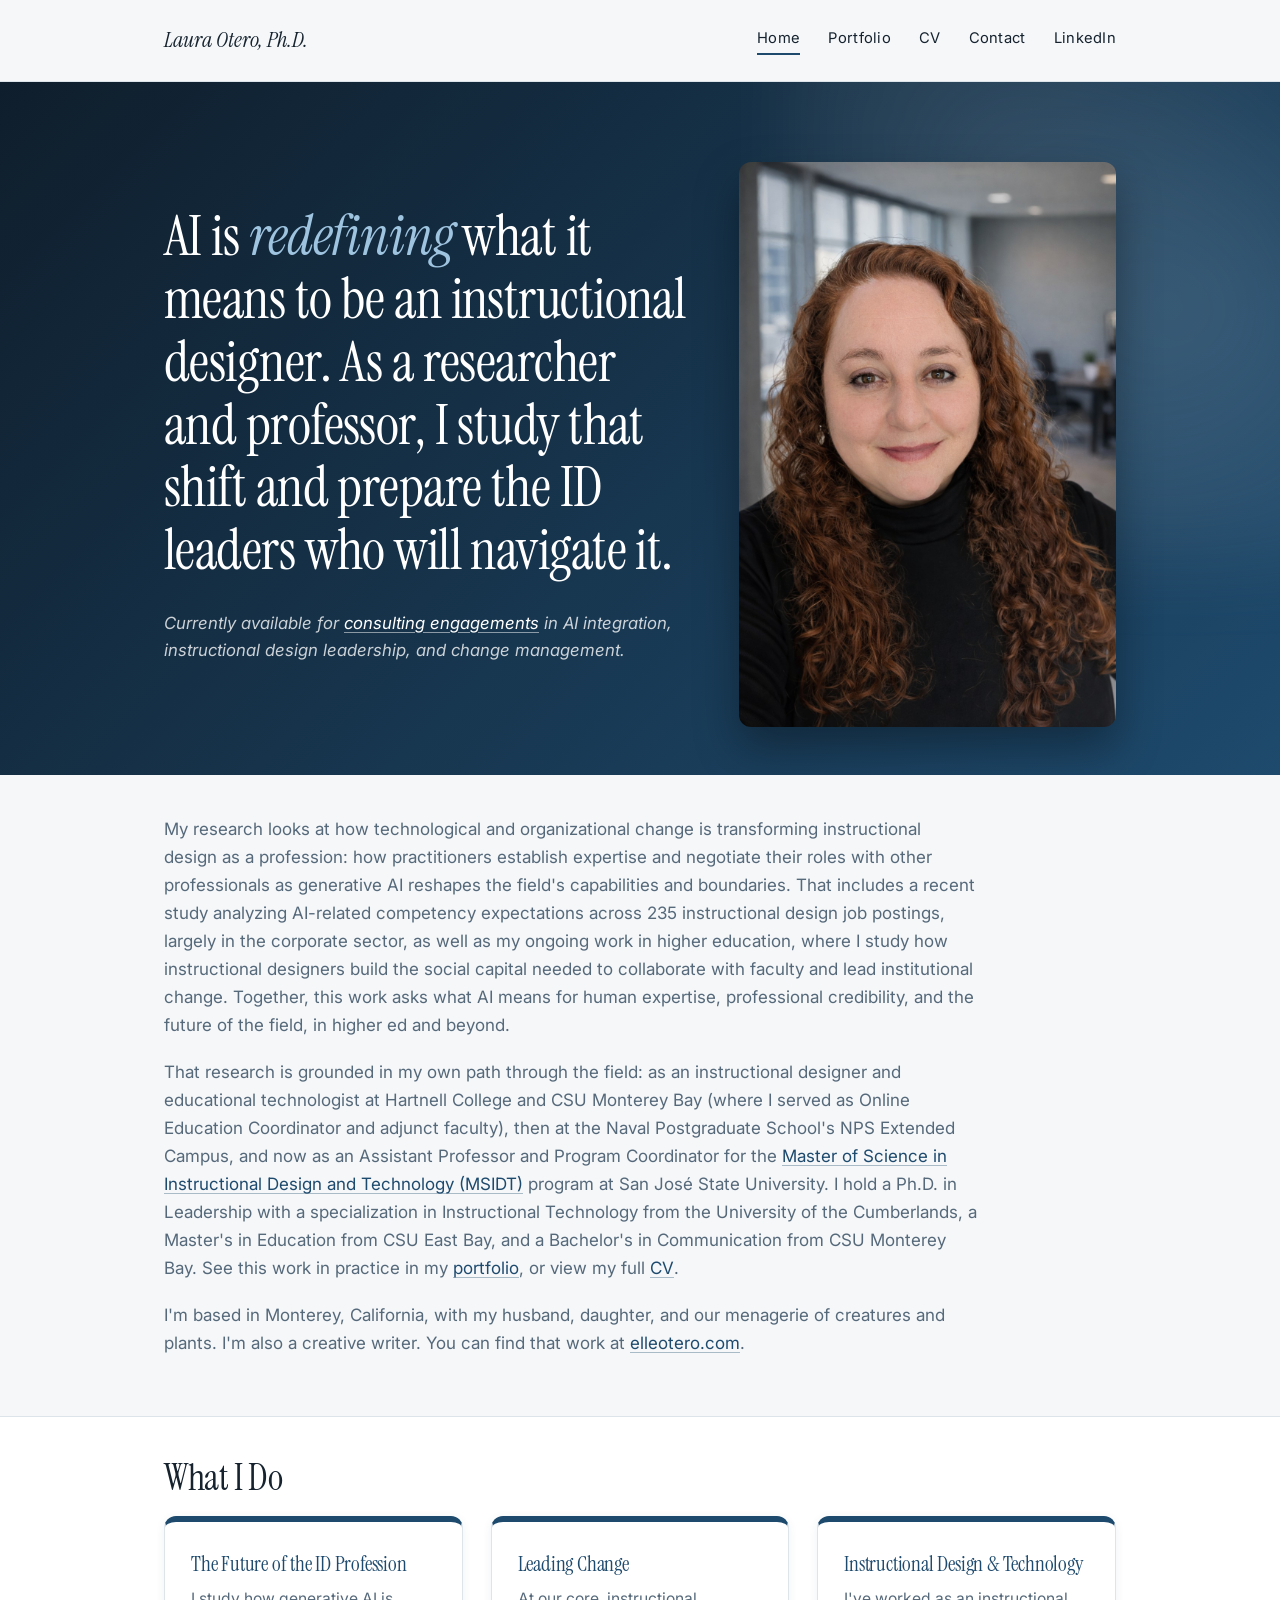
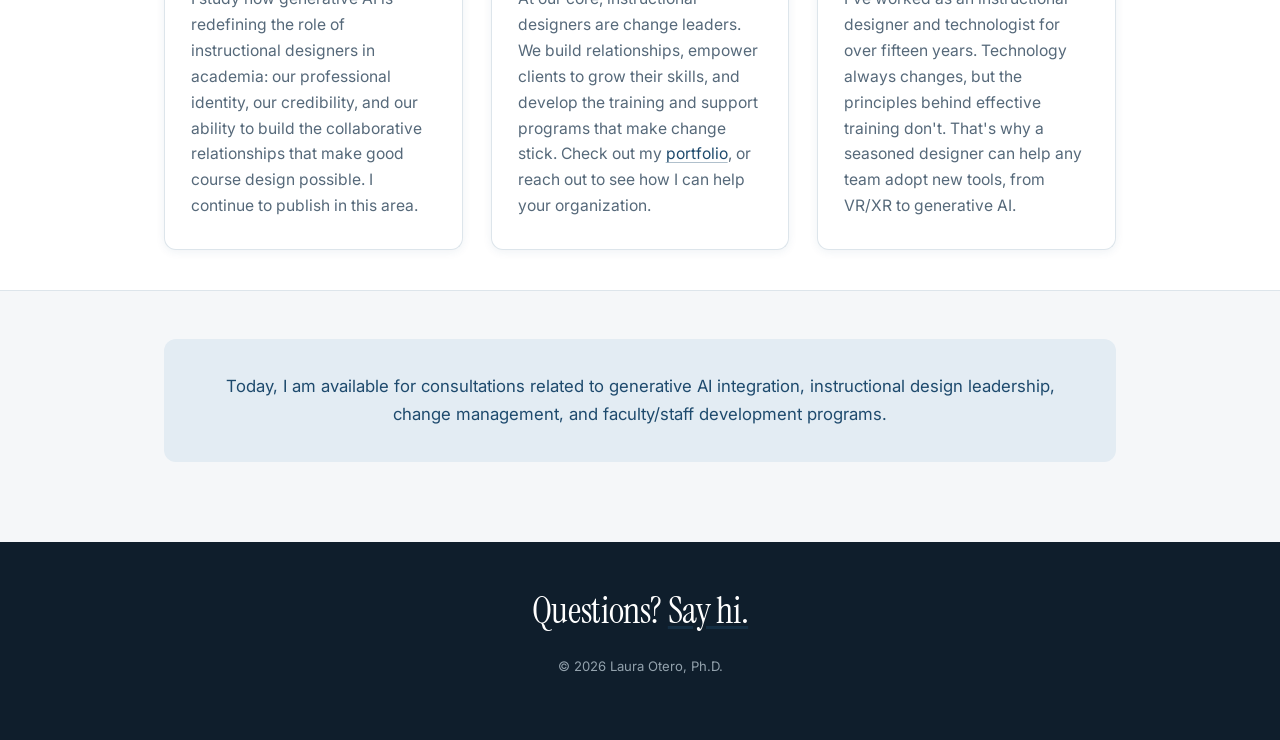
==== index.html @ 7ec06a8a "Update research paragraph to reflect job-posting study and broader professional framing" ====
<!DOCTYPE html>
<html lang="en">
<head>
<meta charset="UTF-8">
<meta name="viewport" content="width=device-width, initial-scale=1.0">
<title>Laura Otero, Ph.D. | Instructional Design, AI & Leading Change in Higher Ed</title>
<meta name="description" content="Laura Otero, Ph.D. researches how generative AI is reshaping the professional identity of instructional designers in academia, drawing on her experience as an instructional designer and technologist, and now as an Assistant Professor at San José State University.">
<link rel="preconnect" href="https://fonts.googleapis.com">
<link rel="preconnect" href="https://fonts.gstatic.com" crossorigin>
<link href="https://fonts.googleapis.com/css2?family=Instrument+Serif:ital@0;1&family=Inter:wght@400;500;600;700&display=swap" rel="stylesheet">
<link rel="stylesheet" href="assets/style.css">
</head>
<body>

<a class="skip-link" href="#main-content">Skip to main content</a>

<header class="site-header">
  <div class="header-inner">
    <a class="brand" href="/">Laura Otero, Ph.D.</a>
    <button class="nav-toggle" aria-label="Toggle navigation" aria-expanded="false" aria-controls="main-nav" onclick="const n=document.getElementById('main-nav'); const open=n.classList.toggle('open'); this.setAttribute('aria-expanded', open);">&#9776;</button>
    <nav class="main-nav" id="main-nav">
      <a href="/" class="active">Home</a>
      <a href="portfolio.html">Portfolio</a>
      <a href="https://docs.google.com/document/d/1YFHhqkYdsZtw4tTYMUC6xlFDsok747qag2UU-plNzZY/edit" target="_blank" rel="noopener">CV<span class="visually-hidden"> (opens in new tab)</span></a>
      <a href="contact.html">Contact</a>
      <a class="icon-link" href="https://www.linkedin.com/in/lauralarkotero/" target="_blank" rel="noopener">LinkedIn<span class="visually-hidden"> (opens in new tab)</span></a>
    </nav>
  </div>
</header>

<main id="main-content">

<section class="hero home-hero">
  <div class="container hero-grid">
    <div>
      <h1>AI is <em>redefining</em> what it means to be an instructional designer. As a researcher and professor, I study that shift and prepare the ID leaders who will navigate it.</h1>
      <p class="available-note">Currently available for <a href="contact.html">consulting engagements</a> in AI integration, instructional design leadership, and change management.</p>
    </div>
    <div class="hero-photo">
      <img src="assets/laura-otero-headshot.jpg" alt="Laura Otero photo">
    </div>
  </div>
</section>

<section class="bio">
  <div class="container">
    <p>My research looks at how technological and organizational change is transforming instructional design as a profession: how practitioners establish expertise and negotiate their roles with other professionals as generative AI reshapes the field's capabilities and boundaries. That includes a recent study analyzing AI-related competency expectations across 235 instructional design job postings, largely in the corporate sector, as well as my ongoing work in higher education, where I study how instructional designers build the social capital needed to collaborate with faculty and lead institutional change. Together, this work asks what AI means for human expertise, professional credibility, and the future of the field, in higher ed and beyond.</p>
    <p>That research is grounded in my own path through the field: as an instructional designer and educational technologist at Hartnell College and CSU Monterey Bay (where I served as Online Education Coordinator and adjunct faculty), then at the Naval Postgraduate School's NPS Extended Campus, and now as an Assistant Professor and Program Coordinator for the <a href="https://ischool.sjsu.edu/master-science-instructional-design-and-technology" target="_blank" rel="noopener">Master of Science in Instructional Design and Technology (MSIDT)<span class="visually-hidden"> (opens in new tab)</span></a> program at San José State University. I hold a Ph.D. in Leadership with a specialization in Instructional Technology from the University of the Cumberlands, a Master's in Education from CSU East Bay, and a Bachelor's in Communication from CSU Monterey Bay. See this work in practice in my <a href="portfolio.html">portfolio</a>, or view my full <a href="https://docs.google.com/document/d/1YFHhqkYdsZtw4tTYMUC6xlFDsok747qag2UU-plNzZY/edit" target="_blank" rel="noopener">CV<span class="visually-hidden"> (opens in new tab)</span></a>.</p>
    <p>I'm based in Monterey, California, with my husband, daughter, and our menagerie of creatures and plants. I'm also a creative writer. You can find that work at <a href="https://www.elleotero.com/" target="_blank" rel="noopener">elleotero.com<span class="visually-hidden"> (opens in new tab)</span></a>.</p>
  </div>
</section>

<section class="tinted">
  <div class="container">
    <h2>What I Do</h2>
    <div class="pillars">
      <div class="pillar">
        <h3>The Future of the ID Profession</h3>
        <p>I study how generative AI is redefining the role of instructional designers in academia: our professional identity, our credibility, and our ability to build the collaborative relationships that make good course design possible. I continue to publish in this area.</p>
      </div>
      <div class="pillar">
        <h3>Leading Change</h3>
        <p>At our core, instructional designers are change leaders. We build relationships, empower clients to grow their skills, and develop the training and support programs that make change stick. Check out my <a href="portfolio.html">portfolio</a>, or reach out to see how I can help your organization.</p>
      </div>
      <div class="pillar">
        <h3>Instructional Design &amp; Technology</h3>
        <p>I've worked as an instructional designer and technologist for over fifteen years. Technology always changes, but the principles behind effective training don't. That's why a seasoned designer can help any team adopt new tools, from VR/XR to generative AI.</p>
      </div>
    </div>
  </div>
</section>

<section>
  <div class="container">
    <div class="closing-note">
      <p>Today, I am available for consultations related to generative AI integration, instructional design leadership, change management, and faculty/staff development programs.</p>
    </div>
  </div>
</section>

</main>

<footer class="site-footer">
  <div class="container">
    <h2>Questions? <a href="mailto:laura.lark.otero@gmail.com">Say hi.</a></h2>
    <p class="fine-print">&copy; <span id="year"></span> Laura Otero, Ph.D.</p>
  </div>
</footer>

<script>document.getElementById('year').textContent = new Date().getFullYear();</script>
</body>
</html>
---- assets/style.css ----
/* ---------------------------------------------------------
   Laura Otero, Ph.D. — site styles
   --------------------------------------------------------- */

:root {
  --bg: #f5f7f9;
  --surface: #ffffff;
  --ink: #16232f;
  --ink-soft: #56697a;
  --accent: #1e4a6d;
  --accent-soft: #e3ecf3;
  --slate: #3f6c86;
  --slate-soft: #eaf1f3;
  --navy-deep: #0f1e2c;
  --border: #dde5eb;
  --radius: 12px;
  --max: 1000px;
}

* { box-sizing: border-box; }

html { scroll-behavior: smooth; }

body {
  margin: 0;
  background: var(--bg);
  color: var(--ink);
  font-family: 'Inter', -apple-system, BlinkMacSystemFont, 'Segoe UI', sans-serif;
  font-size: 17px;
  line-height: 1.65;
  -webkit-font-smoothing: antialiased;
}

h1, h2, h3, h4 {
  font-family: 'Instrument Serif', Georgia, 'Times New Roman', serif;
  font-weight: 400;
  color: var(--ink);
  line-height: 1.12;
  letter-spacing: -0.01em;
  margin: 0 0 0.5em;
}

h1 { font-size: clamp(2.3rem, 5vw, 3.5rem); }
h2 { font-size: clamp(1.7rem, 3.4vw, 2.3rem); }
h3 { font-size: 1.3rem; }

em, .accent-italic { font-style: italic; color: var(--accent); }

p { margin: 0 0 1.1em; }

a { color: var(--accent); text-decoration-color: rgba(30,74,109,0.35); text-underline-offset: 3px; }
a:hover { text-decoration-color: var(--accent); }

.container {
  max-width: var(--max);
  margin: 0 auto;
  padding: 0 24px;
}

/* ---------- Accessibility utilities ---------- */

.visually-hidden {
  position: absolute;
  width: 1px;
  height: 1px;
  padding: 0;
  margin: -1px;
  overflow: hidden;
  clip: rect(0, 0, 0, 0);
  white-space: nowrap;
  border: 0;
}

.skip-link {
  position: absolute;
  top: -48px;
  left: 0;
  background: var(--accent);
  color: #fff;
  padding: 12px 20px;
  z-index: 200;
  border-radius: 0 0 8px 0;
  text-decoration: none;
  font-size: 0.92rem;
  transition: top 0.15s ease;
}

.skip-link:focus {
  top: 0;
}

a:focus-visible,
button:focus-visible,
summary:focus-visible {
  outline: 3px solid var(--accent);
  outline-offset: 2px;
  border-radius: 2px;
}

.home-hero a:focus-visible,
footer.site-footer a:focus-visible {
  outline-color: #9fc4e0;
}

@media (prefers-reduced-motion: reduce) {
  html { scroll-behavior: auto; }
  *, *::before, *::after {
    animation-duration: 0.01ms !important;
    animation-iteration-count: 1 !important;
    transition-duration: 0.01ms !important;
    scroll-behavior: auto !important;
  }
}

/* ---------- Header ---------- */

header.site-header {
  border-bottom: 1px solid var(--border);
  background: rgba(245,247,249,0.92);
  backdrop-filter: blur(6px);
  position: sticky;
  top: 0;
  z-index: 50;
}

.header-inner {
  display: flex;
  align-items: center;
  justify-content: space-between;
  padding: 22px 24px;
  max-width: var(--max);
  margin: 0 auto;
}

.brand {
  font-family: 'Instrument Serif', Georgia, serif;
  font-style: italic;
  font-size: 1.4rem;
  font-weight: 400;
  color: var(--ink);
  text-decoration: none;
}

nav.main-nav {
  display: flex;
  align-items: center;
  gap: 28px;
}

nav.main-nav a {
  color: var(--ink);
  text-decoration: none;
  font-size: 0.92rem;
  letter-spacing: 0.02em;
  padding-bottom: 2px;
  border-bottom: 2px solid transparent;
}

nav.main-nav a:hover,
nav.main-nav a.active {
  border-bottom-color: var(--accent);
}

nav.main-nav .icon-link {
  display: inline-flex;
  align-items: center;
}

.nav-toggle {
  display: none;
  background: none;
  border: none;
  font-size: 1.5rem;
  cursor: pointer;
  color: var(--ink);
}

@media (max-width: 640px) {
  nav.main-nav {
    position: absolute;
    top: 100%;
    left: 0;
    right: 0;
    flex-direction: column;
    align-items: flex-start;
    gap: 0;
    background: var(--bg);
    border-bottom: 1px solid var(--border);
    display: none;
  }
  nav.main-nav.open { display: flex; }
  nav.main-nav a {
    width: 100%;
    padding: 14px 24px;
    border-bottom: 1px solid var(--border);
  }
  .nav-toggle { display: block; }
}

/* ---------- Hero ---------- */

.hero {
  padding: 80px 0 48px;
  position: relative;
  overflow: hidden;
}

.hero::before {
  content: '';
  position: absolute;
  top: -20%;
  right: -10%;
  width: 620px;
  height: 620px;
  background:
    radial-gradient(circle at 30% 30%, rgba(63,108,134,0.22), transparent 60%),
    radial-gradient(circle at 70% 60%, rgba(30,74,109,0.16), transparent 60%),
    radial-gradient(circle at 50% 80%, rgba(150,170,180,0.18), transparent 60%);
  filter: blur(40px);
  z-index: 0;
  pointer-events: none;
}

.hero-grid {
  display: grid;
  grid-template-columns: 1.4fr 1fr;
  gap: 48px;
  align-items: center;
  position: relative;
  z-index: 1;
}

@media (max-width: 780px) {
  .hero-grid { grid-template-columns: 1fr; }
  .hero-photo { order: -1; max-width: 260px; margin: 0 auto; }
}

.hero-photo img {
  width: 100%;
  border-radius: var(--radius);
  display: block;
  box-shadow: 0 20px 44px rgba(15,30,44,0.14);
}

.available-note {
  font-style: italic;
  color: var(--ink-soft);
  font-size: 1.05rem;
}

/* ---------- Home hero: navy treatment ---------- */

.home-hero {
  background: linear-gradient(135deg, var(--navy-deep) 0%, var(--accent) 100%);
}

.home-hero::before {
  background:
    radial-gradient(circle at 30% 30%, rgba(255,255,255,0.10), transparent 60%),
    radial-gradient(circle at 70% 60%, rgba(159,196,224,0.16), transparent 60%),
    radial-gradient(circle at 50% 80%, rgba(255,255,255,0.06), transparent 60%);
}

.home-hero h1 { color: #fff; }

.home-hero em, .home-hero .accent-italic { color: #9fc4e0; }

.home-hero .available-note { color: rgba(255,255,255,0.78); }

.home-hero .available-note a { color: #fff; text-decoration-color: rgba(255,255,255,0.5); }

.home-hero .available-note a:hover { text-decoration-color: #fff; }

.home-hero .hero-photo img { box-shadow: 0 20px 44px rgba(0,0,0,0.35); }

/* ---------- Sections ---------- */

section { padding: 40px 0; }

section.tinted {
  background: var(--surface);
  border-top: 1px solid var(--border);
  border-bottom: 1px solid var(--border);
}

.bio p { color: var(--ink-soft); max-width: 74ch; }

.pillars {
  display: grid;
  grid-template-columns: repeat(3, 1fr);
  gap: 28px;
}

@media (max-width: 780px) {
  .pillars { grid-template-columns: 1fr; }
}

.pillar {
  background: var(--surface);
  border: 1px solid var(--border);
  border-top: 6px solid var(--accent);
  border-radius: var(--radius);
  padding: 30px 26px;
  box-shadow: 0 2px 10px rgba(30,74,109,0.07);
  transition: transform 0.18s ease, box-shadow 0.18s ease;
}

.pillar:hover {
  transform: translateY(-3px);
  box-shadow: 0 12px 26px rgba(30,74,109,0.2);
}

.pillar h3 { color: var(--accent); }

.pillar p { color: var(--ink-soft); margin-bottom: 0; font-size: 0.98rem; }

.closing-note {
  background: var(--accent-soft);
  border-radius: var(--radius);
  padding: 34px;
  text-align: center;
  margin-top: 8px;
}

.closing-note p { margin: 0; color: var(--accent); font-size: 1.05rem; }

/* ---------- Buttons ---------- */

.btn {
  display: inline-block;
  padding: 12px 26px;
  background: var(--accent);
  color: #fff;
  border-radius: 999px;
  text-decoration: none;
  font-size: 0.95rem;
  letter-spacing: 0.02em;
  transition: opacity 0.15s ease;
}

.btn:hover { opacity: 0.85; text-decoration: none; }

.btn.secondary {
  background: transparent;
  color: var(--ink);
  border: 1px solid var(--border);
}

/* ---------- Portfolio: featured videos ---------- */

.video-grid {
  display: grid;
  grid-template-columns: repeat(2, 1fr);
  gap: 28px;
}

@media (max-width: 780px) {
  .video-grid { grid-template-columns: 1fr; }
}

.video-card {
  background: var(--surface);
  border: 1px solid var(--border);
  border-top: 6px solid var(--accent);
  border-radius: var(--radius);
  overflow: hidden;
  box-shadow: 0 2px 10px rgba(30,74,109,0.07);
  transition: transform 0.18s ease, box-shadow 0.18s ease;
}

.video-card:hover {
  transform: translateY(-3px);
  box-shadow: 0 12px 26px rgba(30,74,109,0.2);
}

.video-embed {
  position: relative;
  padding-bottom: 56.25%;
  height: 0;
  background: #101b26;
}

.video-embed iframe {
  position: absolute;
  top: 0; left: 0; width: 100%; height: 100%;
  border: 0;
}

.video-embed.placeholder {
  display: flex;
  align-items: center;
  justify-content: center;
  color: #cfcfcf;
  font-size: 0.9rem;
  text-align: center;
  padding: 20px;
}

.lesson-embed {
  position: relative;
  height: 520px;
  background: #101b26;
}

.lesson-embed iframe {
  width: 100%;
  height: 100%;
  border: 0;
}

@media (max-width: 780px) {
  .lesson-embed { height: 420px; }
}

.video-card-body { padding: 18px 20px; }

.video-card-body h3 { font-size: 1.15rem; margin-bottom: 6px; }

.video-card-body p { color: var(--ink-soft); font-size: 0.92rem; margin-bottom: 0; }

.tag {
  display: inline-block;
  font-size: 0.78rem;
  font-weight: 600;
  color: #fff;
  background: var(--accent);
  padding: 4px 12px;
  border-radius: 999px;
  margin-bottom: 10px;
  letter-spacing: 0.01em;
}

/* ---------- Portfolio: category groups ---------- */

.category-group { margin-bottom: 44px; }

.category-group h2 {
  border-bottom: 3px solid var(--accent);
  display: inline-block;
  padding-bottom: 6px;
  margin-bottom: 24px;
}

.project-item {
  border: 1px solid var(--border);
  border-left: 6px solid var(--accent);
  border-radius: var(--radius);
  background: var(--surface);
  margin-bottom: 14px;
  overflow: hidden;
  transition: box-shadow 0.18s ease;
}

.project-item summary {
  cursor: pointer;
  list-style: none;
  padding: 17px 20px;
  font-family: 'Instrument Serif', Georgia, serif;
  font-size: 1.2rem;
  font-weight: 400;
  display: flex;
  align-items: center;
  justify-content: space-between;
  transition: background 0.15s ease;
}

.project-item summary:hover {
  background: var(--accent-soft);
}

.project-item summary::-webkit-details-marker { display: none; }

.project-item summary::after {
  content: '+';
  font-size: 1.4rem;
  color: var(--accent);
  font-family: sans-serif;
  font-weight: 400;
  margin-left: 12px;
}

.project-item[open] summary::after { content: '\2212'; }

.project-body {
  padding: 0 22px 22px;
  color: var(--ink-soft);
}

.project-body p { margin-bottom: 0.9em; }

.project-body strong { color: var(--ink); }

.simple-list {
  list-style: none;
  margin: 0;
  padding: 0;
}

.simple-list li {
  display: flex;
  flex-wrap: wrap;
  align-items: baseline;
  justify-content: space-between;
  gap: 6px 16px;
  padding: 16px 14px;
  margin: 0 -14px;
  border-bottom: 1px solid var(--border);
  border-left: 4px solid var(--accent-soft);
  border-radius: 6px;
  transition: background 0.15s ease, border-left-color 0.15s ease;
}

.simple-list li:hover {
  background: var(--accent-soft);
  border-left-color: var(--accent);
}

.simple-list li:last-child { border-bottom: none; }

.simple-list a {
  font-family: 'Instrument Serif', Georgia, serif;
  font-size: 1.1rem;
}

.simple-list .venue {
  display: inline-block;
  color: var(--accent);
  background: var(--accent-soft);
  font-size: 0.8rem;
  font-weight: 600;
  white-space: nowrap;
  padding: 3px 11px;
  border-radius: 999px;
}

/* ---------- Contact ---------- */

.contact-card {
  background: var(--surface);
  border: 1px solid var(--border);
  border-radius: var(--radius);
  padding: 44px;
  text-align: center;
  box-shadow: 0 2px 10px rgba(15,30,44,0.04);
}

.contact-card .btn { margin: 8px; }

/* ---------- Footer ---------- */

footer.site-footer {
  background: var(--navy-deep);
  color: #c3ccd3;
  padding: 48px 0;
  text-align: center;
  margin-top: 40px;
}

footer.site-footer h2 { color: #fff; }

footer.site-footer a { color: #fff; }

footer.site-footer .fine-print {
  margin-top: 24px;
  font-size: 0.82rem;
  color: #93a2ad;
}
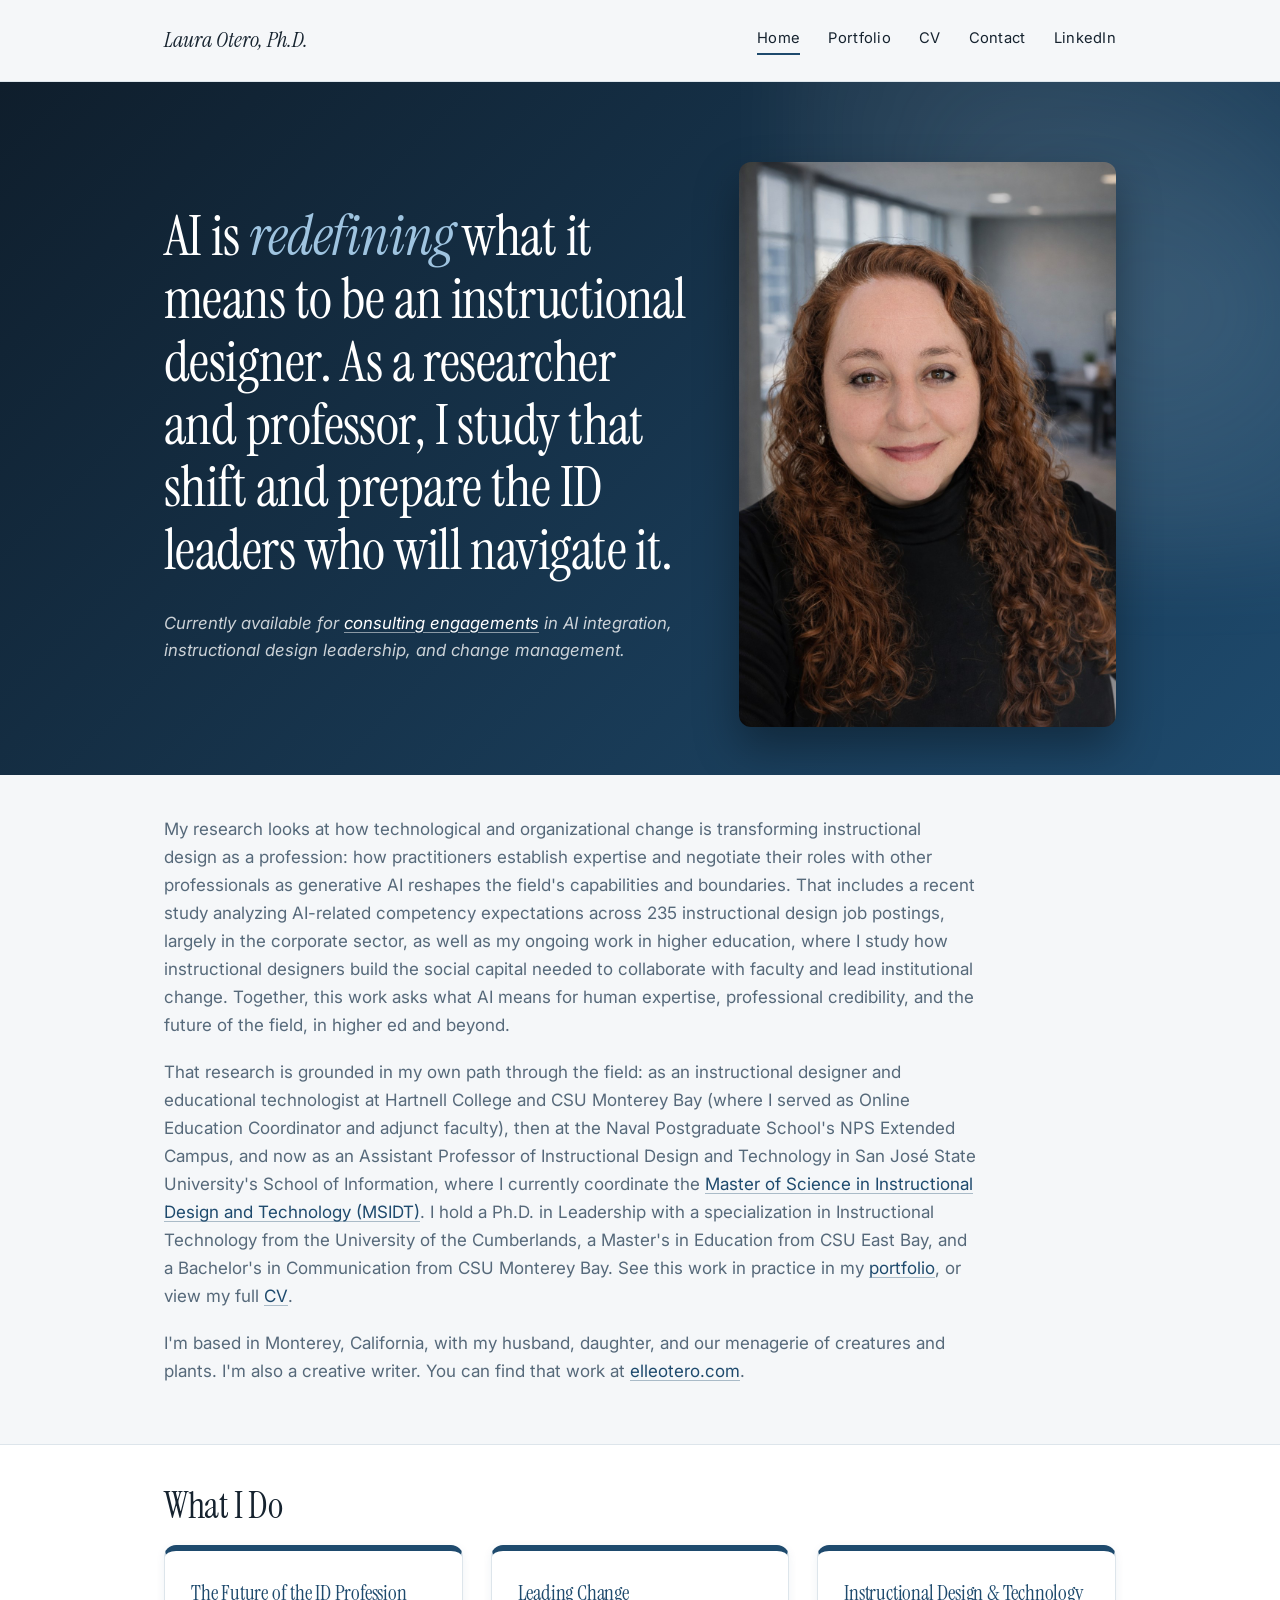
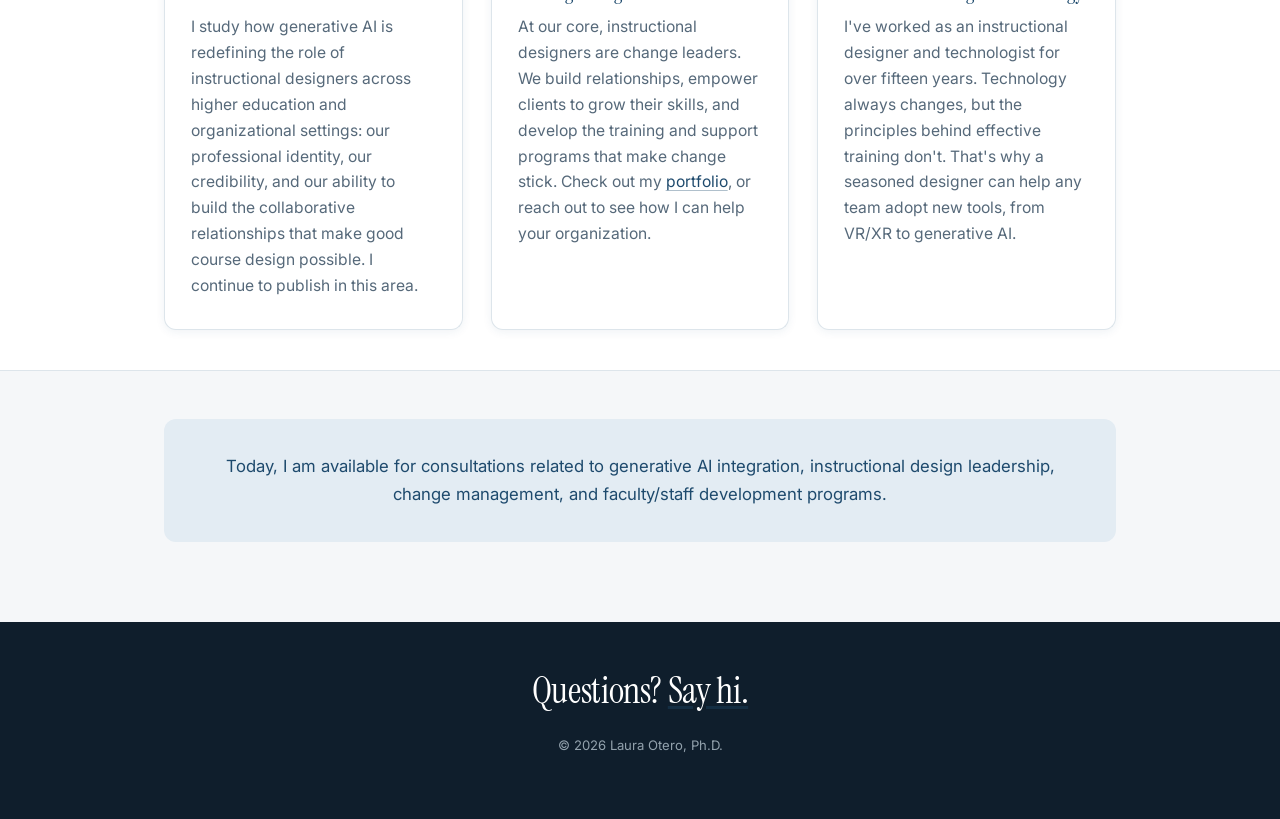
==== commit a20124b1: "Broaden faculty title framing on homepage and portfolio" ====
--- a/index.html
+++ b/index.html
@@ -4,7 +4,7 @@
 <meta charset="UTF-8">
 <meta name="viewport" content="width=device-width, initial-scale=1.0">
 <title>Laura Otero, Ph.D. | Instructional Design, AI & Leading Change in Higher Ed</title>
-<meta name="description" content="Laura Otero, Ph.D. researches how generative AI is reshaping the professional identity of instructional designers in academia, drawing on her experience as an instructional designer and technologist, and now as an Assistant Professor at San José State University.">
+<meta name="description" content="Laura Otero, Ph.D. researches how generative AI is reshaping the professional identity of instructional designers across higher education and organizational settings, drawing on her experience as an instructional designer and technologist, and now as an Assistant Professor at San José State University.">
 <link rel="preconnect" href="https://fonts.googleapis.com">
 <link rel="preconnect" href="https://fonts.gstatic.com" crossorigin>
 <link href="https://fonts.googleapis.com/css2?family=Instrument+Serif:ital@0;1&family=Inter:wght@400;500;600;700&display=swap" rel="stylesheet">
@@ -21,7 +21,7 @@
     <nav class="main-nav" id="main-nav">
       <a href="/" class="active">Home</a>
       <a href="portfolio.html">Portfolio</a>
-      <a href="https://docs.google.com/document/d/1YFHhqkYdsZtw4tTYMUC6xlFDsok747qag2UU-plNzZY/edit" target="_blank" rel="noopener">CV<span class="visually-hidden"> (opens in new tab)</span></a>
+      <a href="assets/laura-otero-cv.pdf" target="_blank" rel="noopener">CV<span class="visually-hidden"> (opens in new tab)</span></a>
       <a href="contact.html">Contact</a>
       <a class="icon-link" href="https://www.linkedin.com/in/lauralarkotero/" target="_blank" rel="noopener">LinkedIn<span class="visually-hidden"> (opens in new tab)</span></a>
     </nav>
@@ -45,7 +45,7 @@
 <section class="bio">
   <div class="container">
     <p>My research looks at how technological and organizational change is transforming instructional design as a profession: how practitioners establish expertise and negotiate their roles with other professionals as generative AI reshapes the field's capabilities and boundaries. That includes a recent study analyzing AI-related competency expectations across 235 instructional design job postings, largely in the corporate sector, as well as my ongoing work in higher education, where I study how instructional designers build the social capital needed to collaborate with faculty and lead institutional change. Together, this work asks what AI means for human expertise, professional credibility, and the future of the field, in higher ed and beyond.</p>
-    <p>That research is grounded in my own path through the field: as an instructional designer and educational technologist at Hartnell College and CSU Monterey Bay (where I served as Online Education Coordinator and adjunct faculty), then at the Naval Postgraduate School's NPS Extended Campus, and now as an Assistant Professor and Program Coordinator for the <a href="https://ischool.sjsu.edu/master-science-instructional-design-and-technology" target="_blank" rel="noopener">Master of Science in Instructional Design and Technology (MSIDT)<span class="visually-hidden"> (opens in new tab)</span></a> program at San José State University. I hold a Ph.D. in Leadership with a specialization in Instructional Technology from the University of the Cumberlands, a Master's in Education from CSU East Bay, and a Bachelor's in Communication from CSU Monterey Bay. See this work in practice in my <a href="portfolio.html">portfolio</a>, or view my full <a href="https://docs.google.com/document/d/1YFHhqkYdsZtw4tTYMUC6xlFDsok747qag2UU-plNzZY/edit" target="_blank" rel="noopener">CV<span class="visually-hidden"> (opens in new tab)</span></a>.</p>
+    <p>That research is grounded in my own path through the field: as an instructional designer and educational technologist at Hartnell College and CSU Monterey Bay (where I served as Online Education Coordinator and adjunct faculty), then at the Naval Postgraduate School's NPS Extended Campus, and now as an Assistant Professor of Instructional Design and Technology in San José State University's School of Information, where I currently coordinate the <a href="https://ischool.sjsu.edu/master-science-instructional-design-and-technology" target="_blank" rel="noopener">Master of Science in Instructional Design and Technology (MSIDT)<span class="visually-hidden"> (opens in new tab)</span></a>. I hold a Ph.D. in Leadership with a specialization in Instructional Technology from the University of the Cumberlands, a Master's in Education from CSU East Bay, and a Bachelor's in Communication from CSU Monterey Bay. See this work in practice in my <a href="portfolio.html">portfolio</a>, or view my full <a href="assets/laura-otero-cv.pdf" target="_blank" rel="noopener">CV<span class="visually-hidden"> (opens in new tab)</span></a>.</p>
     <p>I'm based in Monterey, California, with my husband, daughter, and our menagerie of creatures and plants. I'm also a creative writer. You can find that work at <a href="https://www.elleotero.com/" target="_blank" rel="noopener">elleotero.com<span class="visually-hidden"> (opens in new tab)</span></a>.</p>
   </div>
 </section>
@@ -56,7 +56,7 @@
     <div class="pillars">
       <div class="pillar">
         <h3>The Future of the ID Profession</h3>
-        <p>I study how generative AI is redefining the role of instructional designers in academia: our professional identity, our credibility, and our ability to build the collaborative relationships that make good course design possible. I continue to publish in this area.</p>
+        <p>I study how generative AI is redefining the role of instructional designers across higher education and organizational settings: our professional identity, our credibility, and our ability to build the collaborative relationships that make good course design possible. I continue to publish in this area.</p>
       </div>
       <div class="pillar">
         <h3>Leading Change</h3>
@@ -88,5 +88,6 @@
 </footer>
 
 <script>document.getElementById('year').textContent = new Date().getFullYear();</script>
+<!-- Cloudflare Web Analytics --><script type='module' src='https://static.cloudflareinsights.com/beacon.min.js' data-cf-beacon='{"token": "09567472e05b4a48a7aeb1b3bc1d5070"}'></script><!-- End Cloudflare Web Analytics -->
 </body>
 </html>
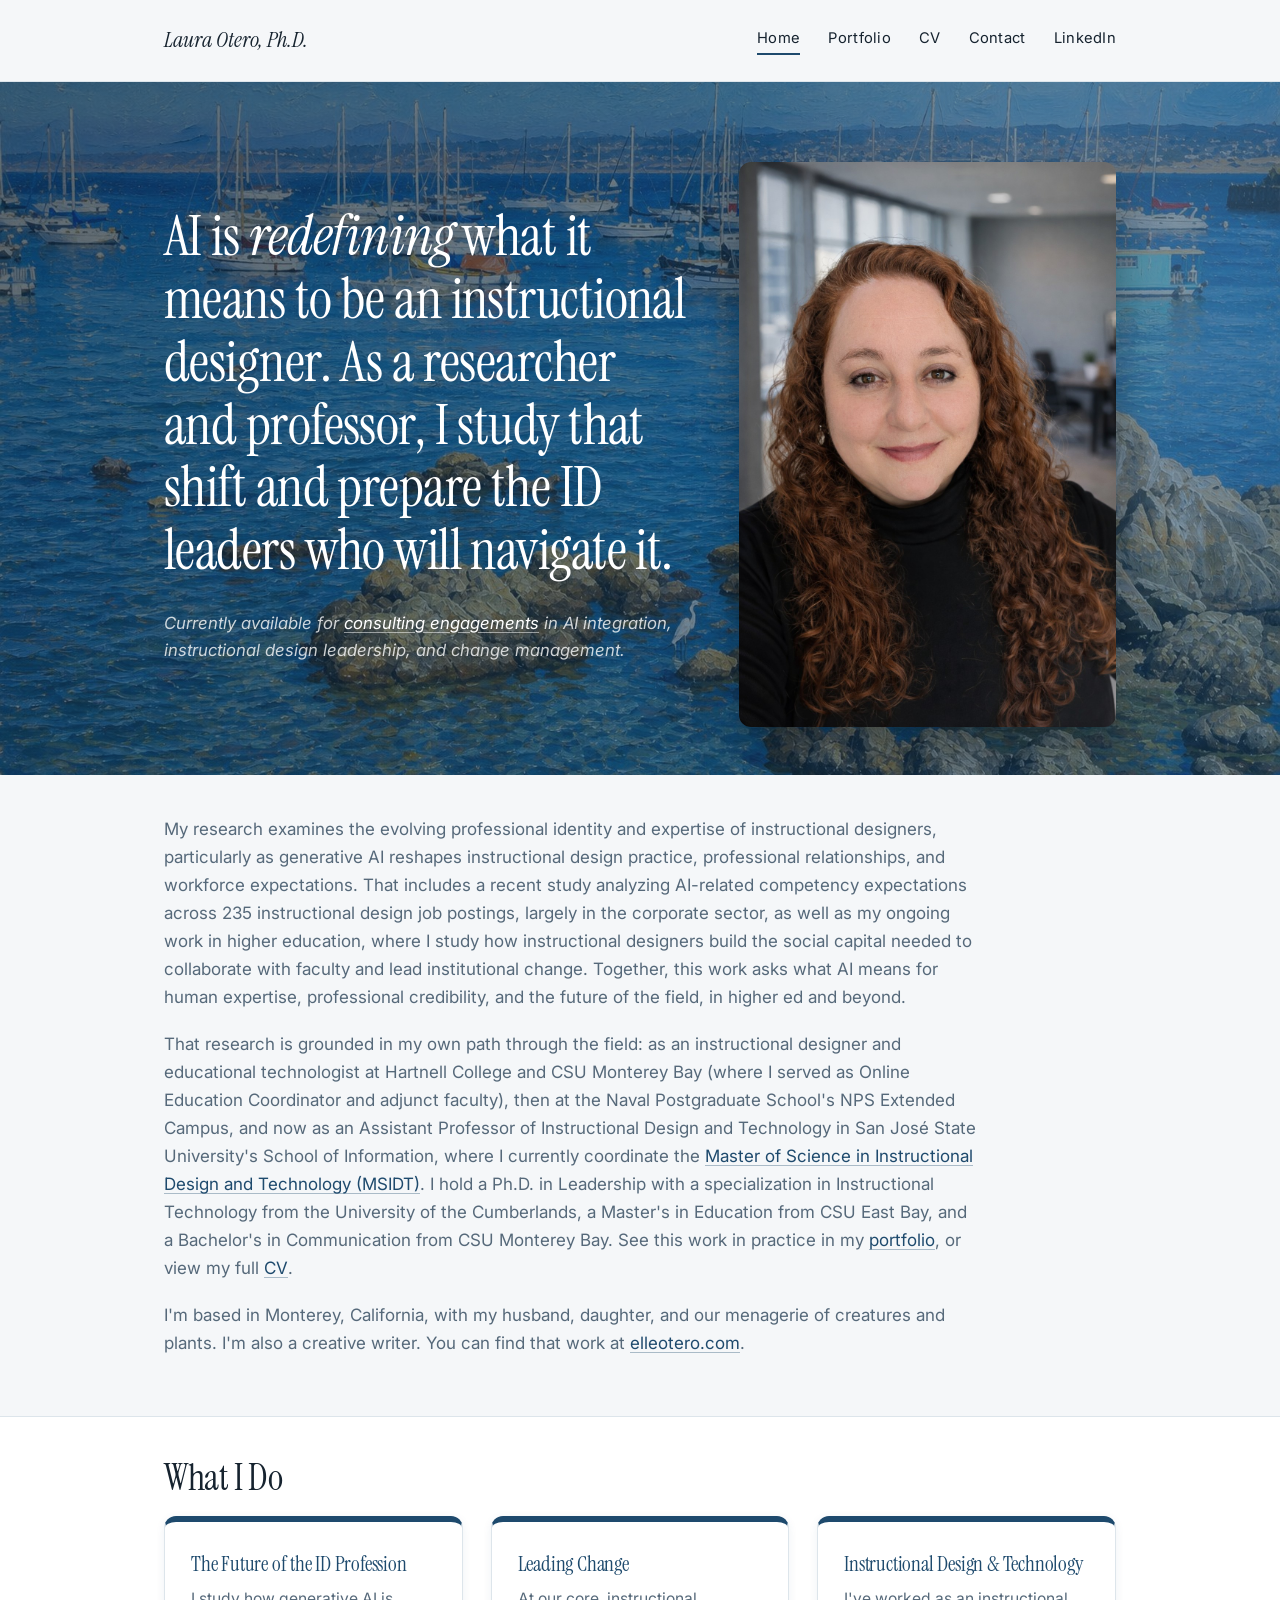
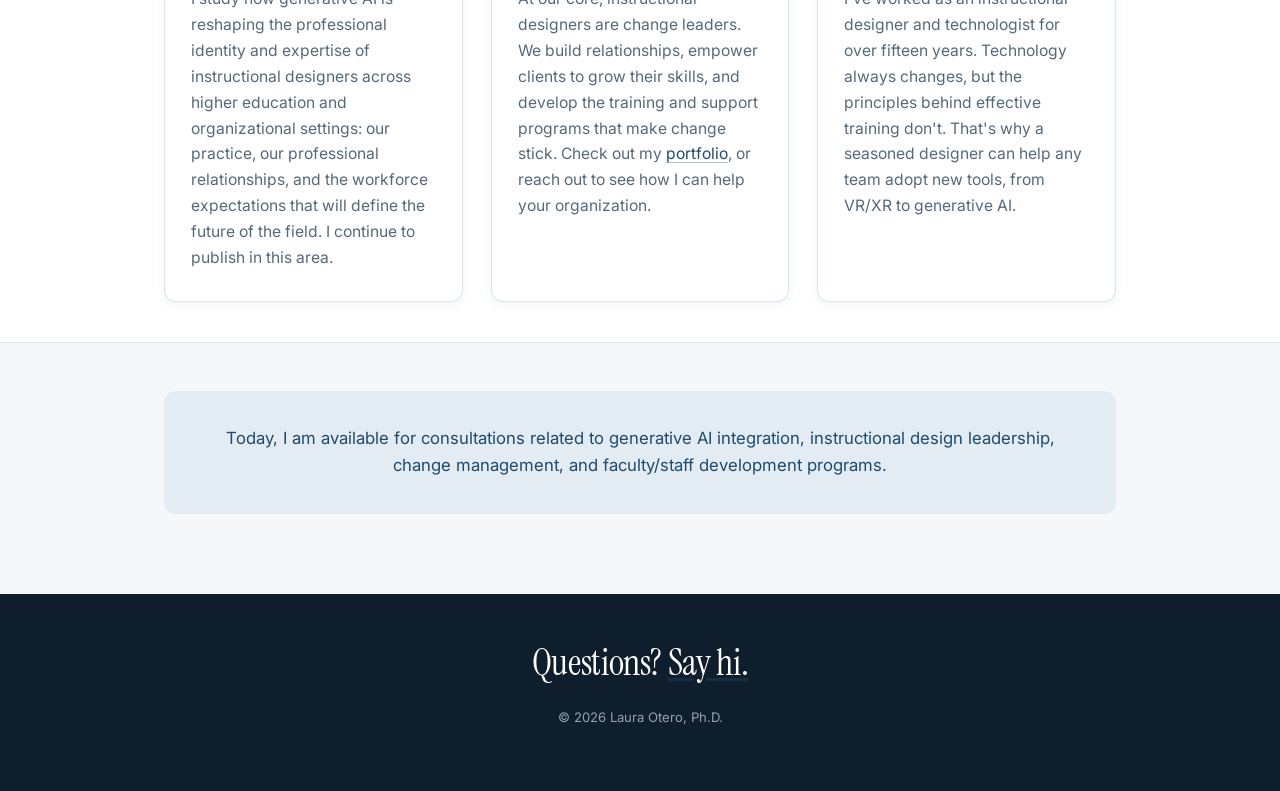
==== commit 85623720: "Revise meta description and bio foClarify research trajectory language (identity, expertise, practic" ====
--- a/index.html
+++ b/index.html
@@ -4,7 +4,7 @@
 <meta charset="UTF-8">
 <meta name="viewport" content="width=device-width, initial-scale=1.0">
 <title>Laura Otero, Ph.D. | Instructional Design, AI & Leading Change in Higher Ed</title>
-<meta name="description" content="Laura Otero, Ph.D. researches how generative AI is reshaping the professional identity of instructional designers across higher education and organizational settings, drawing on her experience as an instructional designer and technologist, and now as an Assistant Professor at San José State University.">
+<meta name="description" content="Laura Otero, Ph.D. researches the evolving professional identity and expertise of instructional designers as generative AI reshapes instructional design practice, professional relationships, and workforce expectations, drawing on her experience as an instructional designer and now Assistant Professor at San José State University.">
 <link rel="preconnect" href="https://fonts.googleapis.com">
 <link rel="preconnect" href="https://fonts.gstatic.com" crossorigin>
 <link href="https://fonts.googleapis.com/css2?family=Instrument+Serif:ital@0;1&family=Inter:wght@400;500;600;700&display=swap" rel="stylesheet">
@@ -44,7 +44,7 @@
 
 <section class="bio">
   <div class="container">
-    <p>My research looks at how technological and organizational change is transforming instructional design as a profession: how practitioners establish expertise and negotiate their roles with other professionals as generative AI reshapes the field's capabilities and boundaries. That includes a recent study analyzing AI-related competency expectations across 235 instructional design job postings, largely in the corporate sector, as well as my ongoing work in higher education, where I study how instructional designers build the social capital needed to collaborate with faculty and lead institutional change. Together, this work asks what AI means for human expertise, professional credibility, and the future of the field, in higher ed and beyond.</p>
+    <p>My research examines the evolving professional identity and expertise of instructional designers, particularly as generative AI reshapes instructional design practice, professional relationships, and workforce expectations. That includes a recent study analyzing AI-related competency expectations across 235 instructional design job postings, largely in the corporate sector, as well as my ongoing work in higher education, where I study how instructional designers build the social capital needed to collaborate with faculty and lead institutional change. Together, this work asks what AI means for human expertise, professional credibility, and the future of the field, in higher ed and beyond.</p>
     <p>That research is grounded in my own path through the field: as an instructional designer and educational technologist at Hartnell College and CSU Monterey Bay (where I served as Online Education Coordinator and adjunct faculty), then at the Naval Postgraduate School's NPS Extended Campus, and now as an Assistant Professor of Instructional Design and Technology in San José State University's School of Information, where I currently coordinate the <a href="https://ischool.sjsu.edu/master-science-instructional-design-and-technology" target="_blank" rel="noopener">Master of Science in Instructional Design and Technology (MSIDT)<span class="visually-hidden"> (opens in new tab)</span></a>. I hold a Ph.D. in Leadership with a specialization in Instructional Technology from the University of the Cumberlands, a Master's in Education from CSU East Bay, and a Bachelor's in Communication from CSU Monterey Bay. See this work in practice in my <a href="portfolio.html">portfolio</a>, or view my full <a href="assets/laura-otero-cv.pdf" target="_blank" rel="noopener">CV<span class="visually-hidden"> (opens in new tab)</span></a>.</p>
     <p>I'm based in Monterey, California, with my husband, daughter, and our menagerie of creatures and plants. I'm also a creative writer. You can find that work at <a href="https://www.elleotero.com/" target="_blank" rel="noopener">elleotero.com<span class="visually-hidden"> (opens in new tab)</span></a>.</p>
   </div>
@@ -56,7 +56,7 @@
     <div class="pillars">
       <div class="pillar">
         <h3>The Future of the ID Profession</h3>
-        <p>I study how generative AI is redefining the role of instructional designers across higher education and organizational settings: our professional identity, our credibility, and our ability to build the collaborative relationships that make good course design possible. I continue to publish in this area.</p>
+        <p>I study how generative AI is reshaping the professional identity and expertise of instructional designers across higher education and organizational settings: our practice, our professional relationships, and the workforce expectations that will define the future of the field. I continue to publish in this area.</p>
       </div>
       <div class="pillar">
         <h3>Leading Change</h3>
--- a/assets/style.css
+++ b/assets/style.css
@@ -251,7 +251,11 @@
 /* ---------- Home hero: navy treatment ---------- */
 
 .home-hero {
-  background: linear-gradient(135deg, var(--navy-deep) 0%, var(--accent) 100%);
+  background:
+    linear-gradient(135deg, rgba(15,30,44,0.65) 0%, rgba(30,74,109,0.55) 100%),
+    url('monterey-harbor-bg.jpg');
+  background-size: cover;
+  background-position: center;
 }
 
 .home-hero::before {
@@ -263,7 +267,7 @@
 
 .home-hero h1 { color: #fff; }
 
-.home-hero em, .home-hero .accent-italic { color: #9fc4e0; }
+.home-hero em, .home-hero .accent-italic { color: #fff; }
 
 .home-hero .available-note { color: rgba(255,255,255,0.78); }
 
@@ -428,6 +432,39 @@
   border-radius: 999px;
   margin-bottom: 10px;
   letter-spacing: 0.01em;
+}
+
+/* ---------- Video banner (Featured project trailer) ---------- */
+
+.video-banner {
+  position: relative;
+  height: 460px;
+  overflow: hidden;
+  background: var(--navy-deep);
+}
+
+@media (max-width: 780px) {
+  .video-banner { height: 300px; }
+}
+
+.video-banner-media {
+  display: block;
+  width: 100%;
+  height: 100%;
+  object-fit: cover;
+}
+
+.video-banner-caption {
+  padding-top: 32px;
+  padding-bottom: 4px;
+}
+
+.video-banner-caption h2 { margin-bottom: 8px; }
+
+.video-banner-caption p {
+  color: var(--ink-soft);
+  max-width: 720px;
+  margin-bottom: 0;
 }
 
 /* ---------- Portfolio: category groups ---------- */
